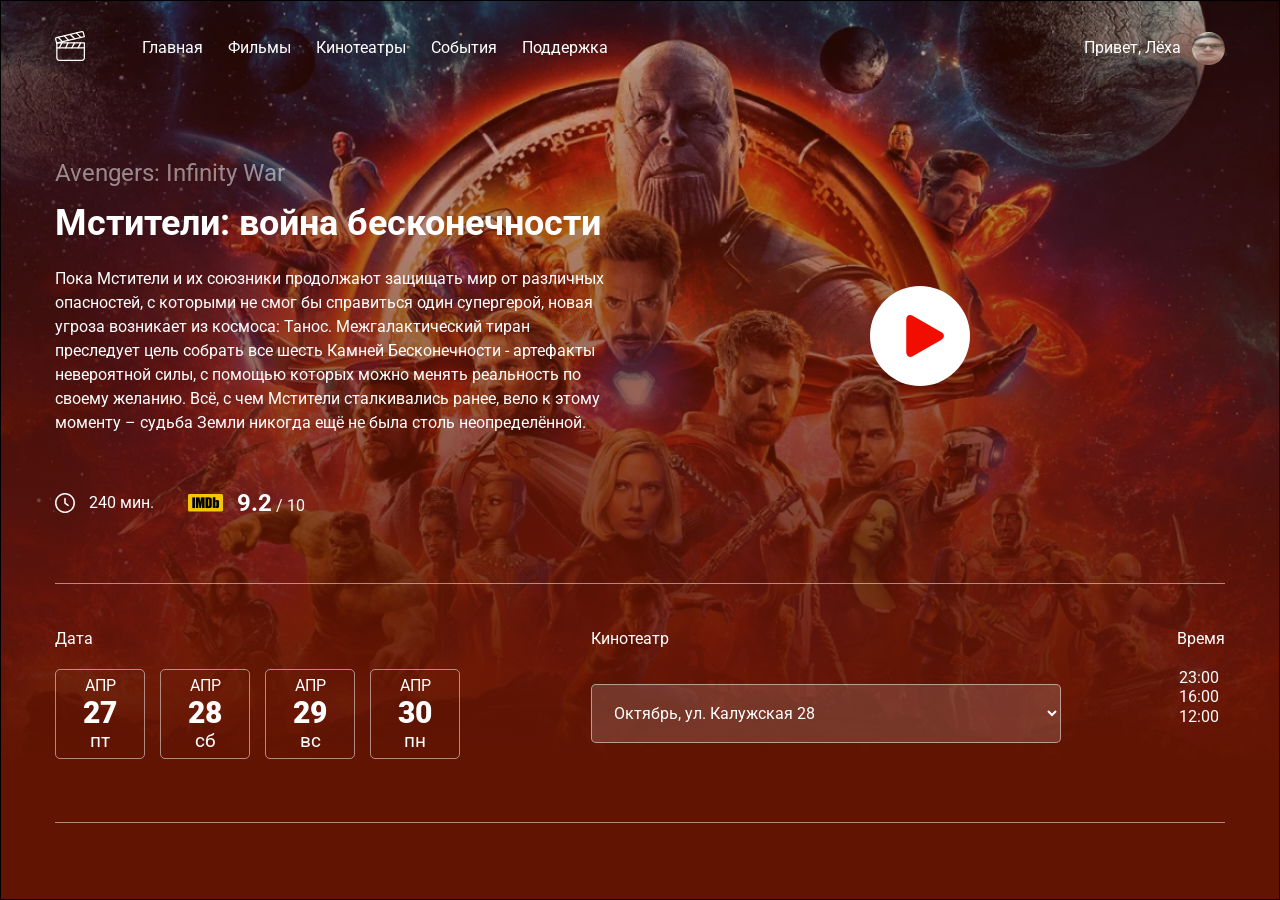
==== кинотеатр/index.html @ 6d5ad62f "2 из 4 видео" ====
<!DOCTYPE html>
<html lang="ru">
<head>
    <meta charset="UTF-8">
    <meta name="viewport" content="width=device-width, initial-scale=1.0">
    <title>Online Cinema</title>
    <link rel="preconnect" href="https://fonts.googleapis.com">
    <link rel="preconnect" href="https://fonts.gstatic.com" crossorigin>
    <link href="https://fonts.googleapis.com/css2?family=Roboto:wght@400;700&display=swap" rel="stylesheet">
    <link rel="stylesheet" href="css/style.css">
    <link rel="stylesheet" href="css/normalize.css">
</head>
<body>
    <header class="header">
        <div class="navbar container">
            <a href="/"><img src="img/logo.svg" alt="Logo"></a>
            <nav class="nav">
                <ul class="menu">
                    <li class="menu-item">
                        <a href="#" class="menu-link">Главная</a>
                    </li>
                    <li class="menu-item">
                        <a href="#" class="menu-link">Фильмы</a>
                    </li>
                    <li class="menu-item">
                        <a href="#" class="menu-link">Кинотеатры</a>
                    </li>
                    <li class="menu-item">
                        <a href="#" class="menu-link">События</a>
                    </li>
                    <li class="menu-item">
                        <a href="#" class="menu-link">Поддержка</a>
                    </li>
                </ul>
            </nav>
            <div class="user">
                <span class="">Привет, Лёха</span>
                <img class="avatar" src="img/avatar.jpg" alt="avatar">
            </div>
    </div>
        <!-- /.navbar -->
    <div class="film container">
        <div class="film-info">
            <small class="film-title-small">Avengers: Infinity War</small>
            <h1 class="film-title">Мстители: война бесконечности</h1>
            <p class="film-description">Пока Мстители и их союзники продолжают защищать мир от различных опасностей,
                с которыми не смог бы справиться один супергерой, новая угроза возникает из космоса: Танос.
                Межгалактический тиран преследует цель собрать все шесть Камней Бесконечности - артефакты невероятной силы,
                с помощью которых можно менять реальность по своему желанию. Всё, с чем Мстители сталкивались ранее, вело к
                этому моменту – судьба Земли никогда ещё не была столь неопределённой.
            </p>
            <div class="film-details">
                <div class="time">
                    <img src="img/clock.svg" alt="clock" class="time-icon">
                    <span class="time-counter">240 мин.</span>
                </div>
                <div class="rating">
                    <img src="img/imdb.png" alt="imdb logo" class="rating-icon">
                    <span class="rating-counter">
                        <strong class="rating-strong">9.2</strong> / 10
                    </span>
                </div>
            </div>
            <!-- /.film-details -->
        </div>
        <!-- /.film-info -->
        <a href="#" class="film-trailer"><svg width="100" height="100" viewBox="0 0 100 100" fill="none" xmlns="http://www.w3.org/2000/svg">
            <circle cx="50" cy="50" r="50" fill="white"/>
            <g clip-path="url(#clip0_0_1)">
            <path d="M43.0758 30.0033C39.3071 27.8416 36.2518 29.6125 36.2518 33.9556V66.0059C36.2518 70.3533 39.3071 72.1219 43.0758 69.9623L71.0893 53.8967C74.8592 51.7342 74.8592 48.2306 71.0893 46.0686L43.0758 30.0033Z" fill="#F20D01"/>
            </g>
            <defs>
            <clipPath id="clip0_0_1">
            <rect width="41.8013" height="41.8013" fill="white" transform="translate(34.1837 29.0816)"/>
            </clipPath>
            </defs>
            </svg>
            </a>
    </div>
    <!-- /.film -->
    <div class="session container">
        <div class="session-date">
            <span class="session-label">Дата</span>
            <div class="session-date-block">
            <div class="session-date-item">
                <span class="session-month">АПР</span>
                <span class="session-day">27</span>
                <span class="session-week">пт</span>
            </div>
            <div class="session-date-item">
                <span class="session-month">АПР</span>
                <span class="session-day">28</span>
                <span class="session-week">сб</span>
            </div>
            <div class="session-date-item">
                <span class="session-month">АПР</span>
                <span class="session-day">29</span>
                <span class="session-week">вс</span>
            </div>
            <div class="session-date-item">
                <span class="session-month">АПР</span>
                <span class="session-day">30</span>
                <span class="session-week">пн</span>
            </div>
        </div>
        </div>
        <!-- /.session-date -->
        <div class="session-cinema">
            <span class="session-label">Кинотеатр</span>
            <select class="select select-cinema" name="cinema">
                <option value="Октябрь, ул. Калужская 28">Октябрь, ул. Калужская 28</option>
                <option value="Рубин, ул. Древнево 62">Рубин, ул. Древнево 62</option>
                <option value="Экран, ул. Закамская 30">Экран, ул. Закамская 30</option>
            </select>
        </div>
        <!-- /.session-cinema -->
        <div class="session-time">
            <span class="session-label">Время</span>
                <option value="23:00">23:00</option>
                <option value="16:00">16:00</option>
                <option value="12:00">12:00</option>
        </div>
        <!-- /.session-time -->
    </div>
    <!-- /.session -->
    </header>
</body>
</html>
---- кинотеатр/css/style.css ----
*{  
    box-sizing: border-box;
}
body{
    background-color: #621402;
    font-family: 'Roboto', sans-serif;
    color: white;
}
.header{
    min-height: 100vh;border: 1px solid #000;
    background: linear-gradient(180deg, rgba(98, 20, 2, 0.31) 0%, #621402 85.62%), url(../img/bg.jpg) no-repeat center top / cover;
}
.navbar{
    display: flex;
    align-items: center;
    padding-top: 30px;
    padding-bottom: 30px;
}
.user{
    margin-left: auto;
    color: white;
    display: flex;
    align-items: center;
}
.container{
    max-width: 1170px;
    margin: auto;
}
.menu{
    list-style-type: none;
    display: flex;
    margin: 0;
    margin-left: 17px;
}
.menu-item{
    margin-right: 25px;
}
.menu-link{
    color: white;
    text-decoration: none;
}
.avatar{
    width: 33px;
    height: 33px;
    border-radius: 50%;
    margin-left: 11px;
}
.film{
    color: white;
    margin-top: 60px;
    display: flex;
    align-items: center;
}
.film-title-small{
    opacity: 0.5;
    font-size: 24px;
    line-height: 150%;
}
.film-title{
    font-size: 36px;
    line-height: 42px;
    margin-top: 11px;
    margin-bottom: 23px;
}
.film-description{
    font-size: 16px;
    line-height: 150%;
    max-width: 560px;
}
.film-trailer{
    margin: auto;
}
.film-details{
    margin-top: 50px;
    display: flex;
    align-items: center;
}
.time{
    display: flex;
    align-items: center;
}
.time-icon{
    margin-right: 14px;
}
.rating-strong{
    font-size: 24px;
    line-height: 150%;
}
.rating{
    display: flex;
    align-items: center;
    margin-left: 34px;
}
.rating-icon{
    margin-right: 14px;
}
.session{
    margin-top: 62px;
    padding-top: 46px;
    padding-bottom: 63px;
    border-top: 1px solid rgba(255, 255, 255, 0.50);
    border-bottom: 1px solid rgba(255, 255, 255, 0.50);
    display: flex;
    justify-content: space-between;
    align-items: flex-start;
}
.session-date-block{
    display: flex;
}
.session-date-item{
    cursor: pointer;
    display: flex;
    flex-direction: column;
    border-radius: 5px;
    border: 1px solid rgba(255, 255, 255, 0.50);
    text-align: center;
    width: 90px;
    height: 90px;
    align-items: center;
    justify-content: center;
    margin-right: 15px;
    transition: background-color 0.2s;
}
.session-label{
    margin-bottom: 20px;
    display: block;
}
.session-month{
    font-size: 16px;
    line-height: 19px;
}
.session-day{
    font-weight: 900;
    font-size: 30px;
    line-height: 35px;
}
.session-week{
    font-size: 19px;
    line-height: 22px;
}
.session-date-item:hover{
    background-color: #fe8e05;
    color: #621402;
}
.select{
    border-radius: 5px;
    border: 1px solid rgba(255, 255, 255, 0.50);
    background: rgba(255, 255, 255, 0.15);
    color: #fff;
    padding: 18px;
    cursor: pointer;
    margin-top: 15px;
}
.select-cinema{
    min-width: 470px;   
}
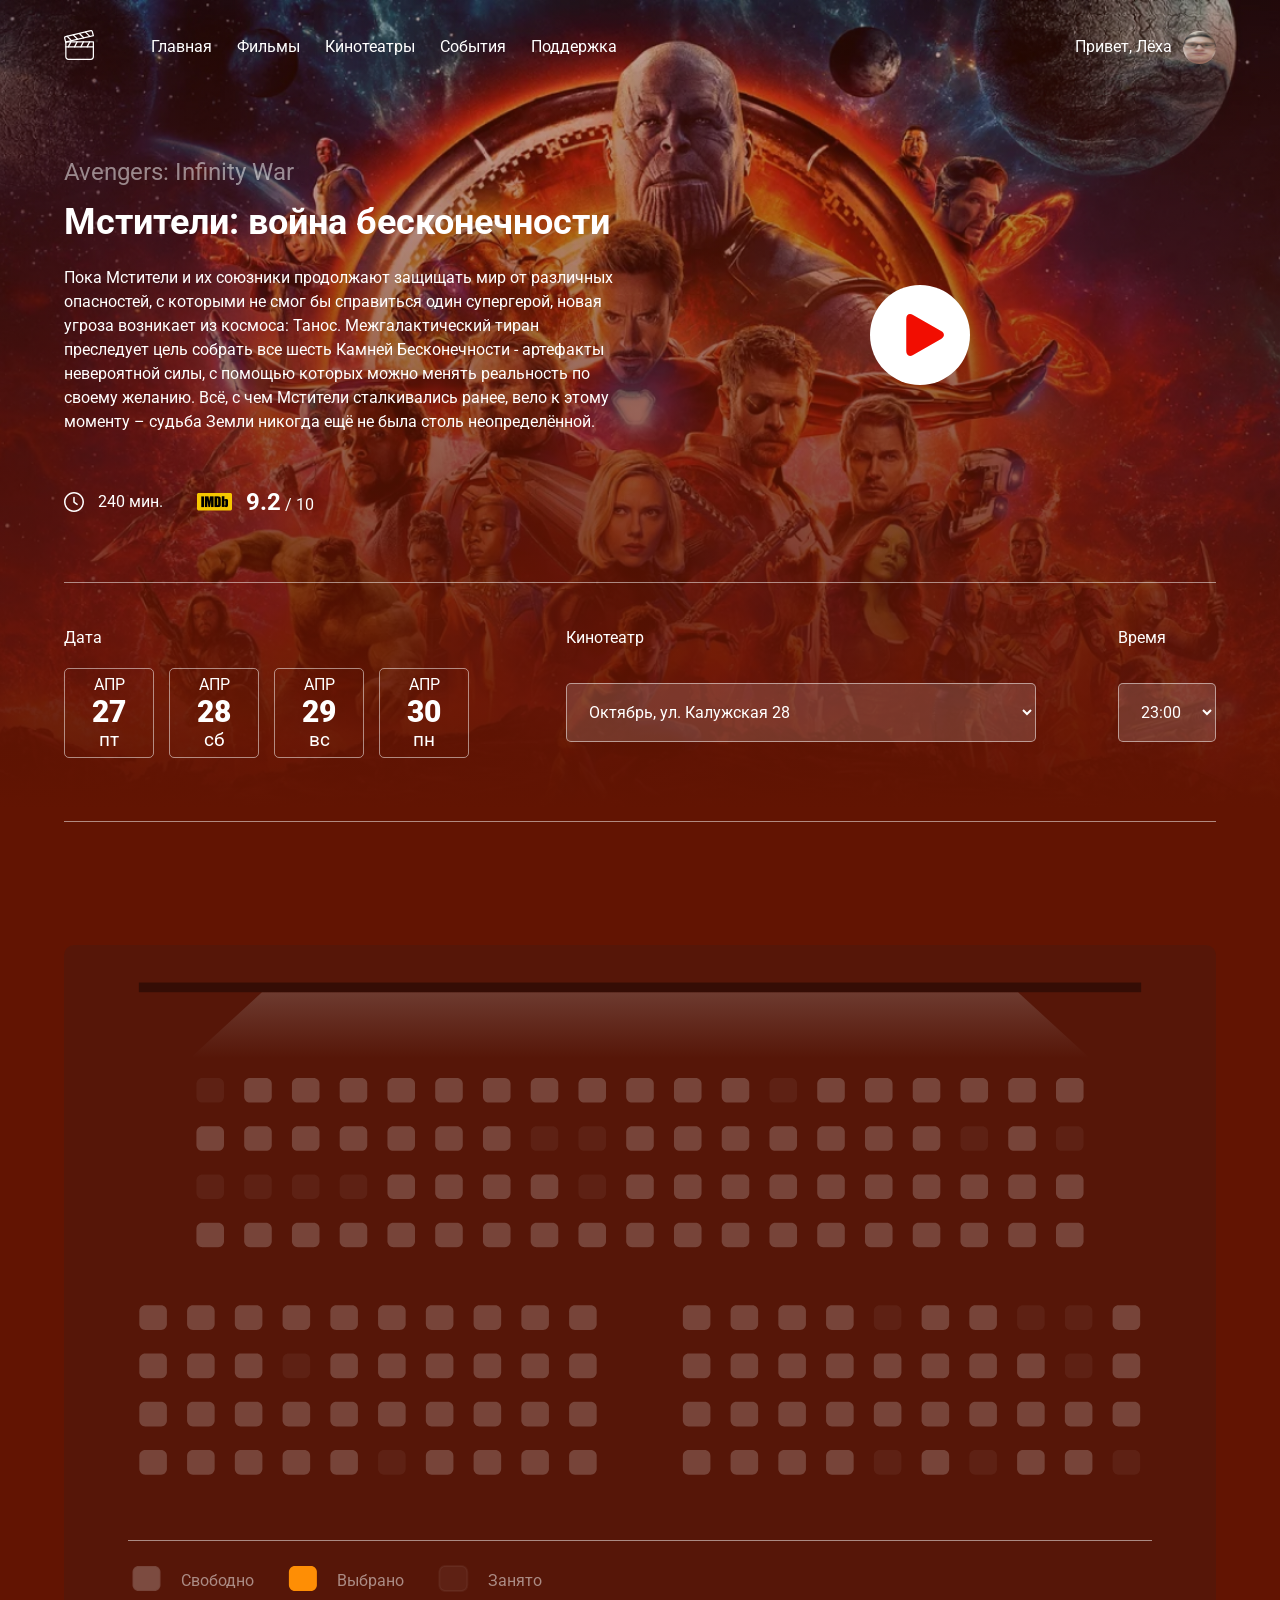
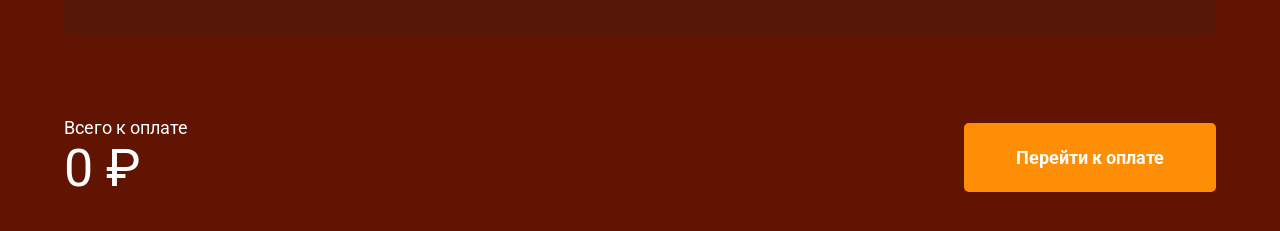
==== commit 854ab019: "4 из 4 видео" ====
--- a/кинотеатр/index.html
+++ b/кинотеатр/index.html
@@ -1,128 +1,772 @@
 <!DOCTYPE html>
 <html lang="ru">
-<head>
-    <meta charset="UTF-8">
-    <meta name="viewport" content="width=device-width, initial-scale=1.0">
+  <head>
+    <meta charset="UTF-8" />
+    <meta name="viewport" content="width=device-width, initial-scale=1.0" />
     <title>Online Cinema</title>
-    <link rel="preconnect" href="https://fonts.googleapis.com">
-    <link rel="preconnect" href="https://fonts.gstatic.com" crossorigin>
-    <link href="https://fonts.googleapis.com/css2?family=Roboto:wght@400;700&display=swap" rel="stylesheet">
-    <link rel="stylesheet" href="css/style.css">
-    <link rel="stylesheet" href="css/normalize.css">
-</head>
-<body>
+    <link rel="preconnect" href="https://fonts.googleapis.com" />
+    <link rel="preconnect" href="https://fonts.gstatic.com" crossorigin />
+    <link
+      href="https://fonts.googleapis.com/css2?family=Roboto:wght@400;700&display=swap"
+      rel="stylesheet"
+    />
+    <link rel="stylesheet" href="css/style.css" />
+    <link rel="stylesheet" href="css/normalize.css" />
+    <link
+      rel="stylesheet"
+      href="https://cdn.jsdelivr.net/npm/@fancyapps/ui@5.0/dist/fancybox/fancybox.css"
+    />
+  </head>
+  <body>
     <header class="header">
-        <div class="navbar container">
-            <a href="/"><img src="img/logo.svg" alt="Logo"></a>
-            <nav class="nav">
-                <ul class="menu">
-                    <li class="menu-item">
-                        <a href="#" class="menu-link">Главная</a>
-                    </li>
-                    <li class="menu-item">
-                        <a href="#" class="menu-link">Фильмы</a>
-                    </li>
-                    <li class="menu-item">
-                        <a href="#" class="menu-link">Кинотеатры</a>
-                    </li>
-                    <li class="menu-item">
-                        <a href="#" class="menu-link">События</a>
-                    </li>
-                    <li class="menu-item">
-                        <a href="#" class="menu-link">Поддержка</a>
-                    </li>
-                </ul>
-            </nav>
-            <div class="user">
-                <span class="">Привет, Лёха</span>
-                <img class="avatar" src="img/avatar.jpg" alt="avatar">
+      <div class="navbar container">
+        <a href="/"><img src="img/logo.svg" alt="Logo" /></a>
+        <nav class="nav">
+          <button class="m-menu">
+            <svg
+              width="15"
+              height="10"
+              viewBox="0 0 15 10"
+              fill="none"
+              xmlns="http://www.w3.org/2000/svg"
+            >
+              <path d="M0 1H15" stroke="white" />
+              <path d="M0 5H15" stroke="white" />
+              <path d="M0 9H15" stroke="white" />
+            </svg>
+          </button>
+          <ul class="menu">
+            <li class="menu-item">
+              <a href="#" class="menu-link">Главная</a>
+            </li>
+            <li class="menu-item">
+              <a href="#" class="menu-link">Фильмы</a>
+            </li>
+            <li class="menu-item">
+              <a href="#" class="menu-link">Кинотеатры</a>
+            </li>
+            <li class="menu-item">
+              <a href="#" class="menu-link">События</a>
+            </li>
+            <li class="menu-item">
+              <a href="#" class="menu-link">Поддержка</a>
+            </li>
+          </ul>
+        </nav>
+        <div class="user">
+          <span class="">Привет, Лёха</span>
+          <img class="avatar" src="img/avatar.jpg" alt="avatar" />
+        </div>
+      </div>
+      <!-- /.navbar -->
+      <div class="film container">
+        <div class="film-info">
+          <small class="film-title-small">Avengers: Infinity War</small>
+          <h1 class="film-title">Мстители: война бесконечности</h1>
+          <p class="film-description">
+            Пока Мстители и их союзники продолжают защищать мир от различных
+            опасностей, с которыми не смог бы справиться один супергерой, новая
+            угроза возникает из космоса: Танос. Межгалактический тиран
+            преследует цель собрать все шесть Камней Бесконечности - артефакты
+            невероятной силы, с помощью которых можно менять реальность по
+            своему желанию. Всё, с чем Мстители сталкивались ранее, вело к этому
+            моменту – судьба Земли никогда ещё не была столь неопределённой.
+          </p>
+          <div class="film-details">
+            <div class="time">
+              <img src="img/clock.svg" alt="clock" class="time-icon" />
+              <span class="time-counter">240 мин.</span>
             </div>
-    </div>
-        <!-- /.navbar -->
-    <div class="film container">
-        <div class="film-info">
-            <small class="film-title-small">Avengers: Infinity War</small>
-            <h1 class="film-title">Мстители: война бесконечности</h1>
-            <p class="film-description">Пока Мстители и их союзники продолжают защищать мир от различных опасностей,
-                с которыми не смог бы справиться один супергерой, новая угроза возникает из космоса: Танос.
-                Межгалактический тиран преследует цель собрать все шесть Камней Бесконечности - артефакты невероятной силы,
-                с помощью которых можно менять реальность по своему желанию. Всё, с чем Мстители сталкивались ранее, вело к
-                этому моменту – судьба Земли никогда ещё не была столь неопределённой.
-            </p>
-            <div class="film-details">
-                <div class="time">
-                    <img src="img/clock.svg" alt="clock" class="time-icon">
-                    <span class="time-counter">240 мин.</span>
-                </div>
-                <div class="rating">
-                    <img src="img/imdb.png" alt="imdb logo" class="rating-icon">
-                    <span class="rating-counter">
-                        <strong class="rating-strong">9.2</strong> / 10
-                    </span>
-                </div>
+            <div class="rating">
+              <img src="img/imdb.png" alt="imdb logo" class="rating-icon" />
+              <span class="rating-counter">
+                <strong class="rating-strong">9.2</strong> / 10
+              </span>
             </div>
-            <!-- /.film-details -->
+          </div>
+          <!-- /.film-details -->
         </div>
         <!-- /.film-info -->
-        <a href="#" class="film-trailer"><svg width="100" height="100" viewBox="0 0 100 100" fill="none" xmlns="http://www.w3.org/2000/svg">
-            <circle cx="50" cy="50" r="50" fill="white"/>
+        <a
+          data-fancybox="video-gallery"
+          data-src="https://www.youtube.com/watch?v=difFb7f0i3M&ab_channel=BESTMOVIES"
+          href="#"
+          class="film-trailer"
+          ><svg
+            width="100"
+            height="100"
+            viewBox="0 0 100 100"
+            fill="none"
+            xmlns="http://www.w3.org/2000/svg"
+          >
+            <circle cx="50" cy="50" r="50" fill="white" />
             <g clip-path="url(#clip0_0_1)">
-            <path d="M43.0758 30.0033C39.3071 27.8416 36.2518 29.6125 36.2518 33.9556V66.0059C36.2518 70.3533 39.3071 72.1219 43.0758 69.9623L71.0893 53.8967C74.8592 51.7342 74.8592 48.2306 71.0893 46.0686L43.0758 30.0033Z" fill="#F20D01"/>
+              <path
+                d="M43.0758 30.0033C39.3071 27.8416 36.2518 29.6125 36.2518 33.9556V66.0059C36.2518 70.3533 39.3071 72.1219 43.0758 69.9623L71.0893 53.8967C74.8592 51.7342 74.8592 48.2306 71.0893 46.0686L43.0758 30.0033Z"
+                fill="#F20D01"
+              />
             </g>
             <defs>
-            <clipPath id="clip0_0_1">
-            <rect width="41.8013" height="41.8013" fill="white" transform="translate(34.1837 29.0816)"/>
-            </clipPath>
+              <clipPath id="clip0_0_1">
+                <rect
+                  width="41.8013"
+                  height="41.8013"
+                  fill="white"
+                  transform="translate(34.1837 29.0816)"
+                />
+              </clipPath>
             </defs>
-            </svg>
-            </a>
-    </div>
-    <!-- /.film -->
-    <div class="session container">
+          </svg>
+        </a>
+      </div>
+      <!-- /.film -->
+      <div class="session container">
         <div class="session-date">
-            <span class="session-label">Дата</span>
-            <div class="session-date-block">
+          <span class="session-label">Дата</span>
+          <div class="session-date-block">
             <div class="session-date-item">
-                <span class="session-month">АПР</span>
-                <span class="session-day">27</span>
-                <span class="session-week">пт</span>
+              <span class="session-month">АПР</span>
+              <span class="session-day">27</span>
+              <span class="session-week">пт</span>
             </div>
             <div class="session-date-item">
-                <span class="session-month">АПР</span>
-                <span class="session-day">28</span>
-                <span class="session-week">сб</span>
+              <span class="session-month">АПР</span>
+              <span class="session-day">28</span>
+              <span class="session-week">сб</span>
             </div>
             <div class="session-date-item">
-                <span class="session-month">АПР</span>
-                <span class="session-day">29</span>
-                <span class="session-week">вс</span>
+              <span class="session-month">АПР</span>
+              <span class="session-day">29</span>
+              <span class="session-week">вс</span>
             </div>
             <div class="session-date-item">
-                <span class="session-month">АПР</span>
-                <span class="session-day">30</span>
-                <span class="session-week">пн</span>
+              <span class="session-month">АПР</span>
+              <span class="session-day">30</span>
+              <span class="session-week">пн</span>
             </div>
-        </div>
+          </div>
         </div>
         <!-- /.session-date -->
         <div class="session-cinema">
-            <span class="session-label">Кинотеатр</span>
-            <select class="select select-cinema" name="cinema">
-                <option value="Октябрь, ул. Калужская 28">Октябрь, ул. Калужская 28</option>
-                <option value="Рубин, ул. Древнево 62">Рубин, ул. Древнево 62</option>
-                <option value="Экран, ул. Закамская 30">Экран, ул. Закамская 30</option>
-            </select>
+          <span class="session-label">Кинотеатр</span>
+          <select class="select select-cinema" name="cinema">
+            <option class="select-option" value="Октябрь, ул. Калужская 28">
+              Октябрь, ул. Калужская 28
+            </option>
+            <option class="select-option" value="Рубин, ул. Древнево 62">
+              Рубин, ул. Древнево 62
+            </option>
+            <option class="select-option" value="Экран, ул. Закамская 30">
+              Экран, ул. Закамская 30
+            </option>
+          </select>
         </div>
         <!-- /.session-cinema -->
         <div class="session-time">
-            <span class="session-label">Время</span>
-                <option value="23:00">23:00</option>
-                <option value="16:00">16:00</option>
-                <option value="12:00">12:00</option>
+          <span class="session-label">Время</span>
+          <select name="cinema" class="select">
+            <option class="select-option" value="23:00">23:00</option>
+            <option class="select-option" value="16:00">16:00</option>
+            <option class="select-option" value="12:00">12:00</option>
+          </select>
         </div>
         <!-- /.session-time -->
+      </div>
+      <!-- /.session -->
+    </header>
+    <div class="scheme container">
+      <svg
+        class="scheme-svg"
+        viewBox="0 0 1170 600"
+        fill="none"
+        xmlns="http://www.w3.org/2000/svg"
+      >
+        <path
+          class="light"
+          d="M128 115L201.04 48H968.96L1042 115H128Z"
+          fill="url(#paint0_linear_13_374)"
+        />
+        <line
+          x1="76"
+          y1="43"
+          x2="1094"
+          y2="43"
+          stroke="black"
+          stroke-opacity="0.39"
+          stroke-width="10"
+        />
+        <path
+          class="booked"
+          d="M140.5 135C137.186 135 134.5 137.686 134.5 141V154C134.5 157.314 137.186 160 140.5 160H156.5C159.814 160 162.5 157.314 162.5 154V141C162.5 137.686 159.814 135 156.5 135H140.5Z"
+        />
+        <path
+          d="M189 135C185.686 135 183 137.686 183 141V154C183 157.314 185.686 160 189 160H205C208.314 160 211 157.314 211 154V141C211 137.686 208.314 135 205 135H189Z"
+        />
+        <path
+          d="M237.5 135C234.186 135 231.5 137.686 231.5 141V154C231.5 157.314 234.186 160 237.5 160H253.5C256.814 160 259.5 157.314 259.5 154V141C259.5 137.686 256.814 135 253.5 135H237.5Z"
+        />
+        <path
+          d="M286 135C282.686 135 280 137.686 280 141V154C280 157.314 282.686 160 286 160H302C305.314 160 308 157.314 308 154V141C308 137.686 305.314 135 302 135H286Z"
+        />
+        <path
+          d="M334.5 135C331.186 135 328.5 137.686 328.5 141V154C328.5 157.314 331.186 160 334.5 160H350.5C353.814 160 356.5 157.314 356.5 154V141C356.5 137.686 353.814 135 350.5 135H334.5Z"
+        />
+        <path
+          d="M383 135C379.686 135 377 137.686 377 141V154C377 157.314 379.686 160 383 160H399C402.314 160 405 157.314 405 154V141C405 137.686 402.314 135 399 135H383Z"
+        />
+        <path
+          d="M431.5 135C428.186 135 425.5 137.686 425.5 141V154C425.5 157.314 428.186 160 431.5 160H447.5C450.814 160 453.5 157.314 453.5 154V141C453.5 137.686 450.814 135 447.5 135H431.5Z"
+        />
+        <path
+          d="M480 135C476.686 135 474 137.686 474 141V154C474 157.314 476.686 160 480 160H496C499.314 160 502 157.314 502 154V141C502 137.686 499.314 135 496 135H480Z"
+        />
+        <path
+          d="M528.5 135C525.186 135 522.5 137.686 522.5 141V154C522.5 157.314 525.186 160 528.5 160H544.5C547.814 160 550.5 157.314 550.5 154V141C550.5 137.686 547.814 135 544.5 135H528.5Z"
+        />
+        <path
+          d="M577 135C573.686 135 571 137.686 571 141V154C571 157.314 573.686 160 577 160H593C596.314 160 599 157.314 599 154V141C599 137.686 596.314 135 593 135H577Z"
+        />
+        <path
+          d="M625.5 135C622.186 135 619.5 137.686 619.5 141V154C619.5 157.314 622.186 160 625.5 160H641.5C644.814 160 647.5 157.314 647.5 154V141C647.5 137.686 644.814 135 641.5 135H625.5Z"
+        />
+        <path
+          d="M674 135C670.686 135 668 137.686 668 141V154C668 157.314 670.686 160 674 160H690C693.314 160 696 157.314 696 154V141C696 137.686 693.314 135 690 135H674Z"
+        />
+        <path
+          class="booked"
+          d="M722.5 135C719.186 135 716.5 137.686 716.5 141V154C716.5 157.314 719.186 160 722.5 160H738.5C741.814 160 744.5 157.314 744.5 154V141C744.5 137.686 741.814 135 738.5 135H722.5Z"
+        />
+        <path
+          d="M771 135C767.686 135 765 137.686 765 141V154C765 157.314 767.686 160 771 160H787C790.314 160 793 157.314 793 154V141C793 137.686 790.314 135 787 135H771Z"
+        />
+        <path
+          d="M819.5 135C816.186 135 813.5 137.686 813.5 141V154C813.5 157.314 816.186 160 819.5 160H835.5C838.814 160 841.5 157.314 841.5 154V141C841.5 137.686 838.814 135 835.5 135H819.5Z"
+        />
+        <path
+          d="M868 135C864.686 135 862 137.686 862 141V154C862 157.314 864.686 160 868 160H884C887.314 160 890 157.314 890 154V141C890 137.686 887.314 135 884 135H868Z"
+        />
+        <path
+          d="M916.5 135C913.186 135 910.5 137.686 910.5 141V154C910.5 157.314 913.186 160 916.5 160H932.5C935.814 160 938.5 157.314 938.5 154V141C938.5 137.686 935.814 135 932.5 135H916.5Z"
+        />
+        <path
+          d="M965 135C961.686 135 959 137.686 959 141V154C959 157.314 961.686 160 965 160H981C984.314 160 987 157.314 987 154V141C987 137.686 984.314 135 981 135H965Z"
+        />
+        <path
+          d="M1013.5 135C1010.19 135 1007.5 137.686 1007.5 141V154C1007.5 157.314 1010.19 160 1013.5 160H1029.5C1032.81 160 1035.5 157.314 1035.5 154V141C1035.5 137.686 1032.81 135 1029.5 135H1013.5Z"
+        />
+        <path
+          d="M140.5 184C137.186 184 134.5 186.686 134.5 190V203C134.5 206.314 137.186 209 140.5 209H156.5C159.814 209 162.5 206.314 162.5 203V190C162.5 186.686 159.814 184 156.5 184H140.5Z"
+        />
+        <path
+          d="M189 184C185.686 184 183 186.686 183 190V203C183 206.314 185.686 209 189 209H205C208.314 209 211 206.314 211 203V190C211 186.686 208.314 184 205 184H189Z"
+        />
+        <path
+          d="M237.5 184C234.186 184 231.5 186.686 231.5 190V203C231.5 206.314 234.186 209 237.5 209H253.5C256.814 209 259.5 206.314 259.5 203V190C259.5 186.686 256.814 184 253.5 184H237.5Z"
+        />
+        <path
+          d="M286 184C282.686 184 280 186.686 280 190V203C280 206.314 282.686 209 286 209H302C305.314 209 308 206.314 308 203V190C308 186.686 305.314 184 302 184H286Z"
+        />
+        <path
+          d="M334.5 184C331.186 184 328.5 186.686 328.5 190V203C328.5 206.314 331.186 209 334.5 209H350.5C353.814 209 356.5 206.314 356.5 203V190C356.5 186.686 353.814 184 350.5 184H334.5Z"
+        />
+        <path
+          d="M383 184C379.686 184 377 186.686 377 190V203C377 206.314 379.686 209 383 209H399C402.314 209 405 206.314 405 203V190C405 186.686 402.314 184 399 184H383Z"
+        />
+        <path
+          d="M431.5 184C428.186 184 425.5 186.686 425.5 190V203C425.5 206.314 428.186 209 431.5 209H447.5C450.814 209 453.5 206.314 453.5 203V190C453.5 186.686 450.814 184 447.5 184H431.5Z"
+        />
+        <path
+          class="booked"
+          d="M480 184C476.686 184 474 186.686 474 190V203C474 206.314 476.686 209 480 209H496C499.314 209 502 206.314 502 203V190C502 186.686 499.314 184 496 184H480Z"
+        />
+        <path
+          class="booked"
+          d="M528.5 184C525.186 184 522.5 186.686 522.5 190V203C522.5 206.314 525.186 209 528.5 209H544.5C547.814 209 550.5 206.314 550.5 203V190C550.5 186.686 547.814 184 544.5 184H528.5Z"
+        />
+        <path
+          d="M577 184C573.686 184 571 186.686 571 190V203C571 206.314 573.686 209 577 209H593C596.314 209 599 206.314 599 203V190C599 186.686 596.314 184 593 184H577Z"
+        />
+        <path
+          d="M625.5 184C622.186 184 619.5 186.686 619.5 190V203C619.5 206.314 622.186 209 625.5 209H641.5C644.814 209 647.5 206.314 647.5 203V190C647.5 186.686 644.814 184 641.5 184H625.5Z"
+        />
+        <path
+          d="M674 184C670.686 184 668 186.686 668 190V203C668 206.314 670.686 209 674 209H690C693.314 209 696 206.314 696 203V190C696 186.686 693.314 184 690 184H674Z"
+        />
+        <path
+          d="M722.5 184C719.186 184 716.5 186.686 716.5 190V203C716.5 206.314 719.186 209 722.5 209H738.5C741.814 209 744.5 206.314 744.5 203V190C744.5 186.686 741.814 184 738.5 184H722.5Z"
+        />
+        <path
+          d="M771 184C767.686 184 765 186.686 765 190V203C765 206.314 767.686 209 771 209H787C790.314 209 793 206.314 793 203V190C793 186.686 790.314 184 787 184H771Z"
+        />
+        <path
+          d="M819.5 184C816.186 184 813.5 186.686 813.5 190V203C813.5 206.314 816.186 209 819.5 209H835.5C838.814 209 841.5 206.314 841.5 203V190C841.5 186.686 838.814 184 835.5 184H819.5Z"
+        />
+        <path
+          d="M868 184C864.686 184 862 186.686 862 190V203C862 206.314 864.686 209 868 209H884C887.314 209 890 206.314 890 203V190C890 186.686 887.314 184 884 184H868Z"
+        />
+        <path
+          class="booked"
+          d="M916.5 184C913.186 184 910.5 186.686 910.5 190V203C910.5 206.314 913.186 209 916.5 209H932.5C935.814 209 938.5 206.314 938.5 203V190C938.5 186.686 935.814 184 932.5 184H916.5Z"
+        />
+        <path
+          d="M965 184C961.686 184 959 186.686 959 190V203C959 206.314 961.686 209 965 209H981C984.314 209 987 206.314 987 203V190C987 186.686 984.314 184 981 184H965Z"
+        />
+        <path
+          class="booked"
+          d="M1013.5 184C1010.19 184 1007.5 186.686 1007.5 190V203C1007.5 206.314 1010.19 209 1013.5 209H1029.5C1032.81 209 1035.5 206.314 1035.5 203V190C1035.5 186.686 1032.81 184 1029.5 184H1013.5Z"
+        />
+        <path
+          class="booked"
+          d="M140.5 233C137.186 233 134.5 235.686 134.5 239V252C134.5 255.314 137.186 258 140.5 258H156.5C159.814 258 162.5 255.314 162.5 252V239C162.5 235.686 159.814 233 156.5 233H140.5Z"
+        />
+        <path
+          class="booked"
+          d="M189 233C185.686 233 183 235.686 183 239V252C183 255.314 185.686 258 189 258H205C208.314 258 211 255.314 211 252V239C211 235.686 208.314 233 205 233H189Z"
+        />
+        <path
+          class="booked"
+          d="M237.5 233C234.186 233 231.5 235.686 231.5 239V252C231.5 255.314 234.186 258 237.5 258H253.5C256.814 258 259.5 255.314 259.5 252V239C259.5 235.686 256.814 233 253.5 233H237.5Z"
+        />
+        <path
+          class="booked"
+          d="M286 233C282.686 233 280 235.686 280 239V252C280 255.314 282.686 258 286 258H302C305.314 258 308 255.314 308 252V239C308 235.686 305.314 233 302 233H286Z"
+        />
+        <path
+          d="M334.5 233C331.186 233 328.5 235.686 328.5 239V252C328.5 255.314 331.186 258 334.5 258H350.5C353.814 258 356.5 255.314 356.5 252V239C356.5 235.686 353.814 233 350.5 233H334.5Z"
+        />
+        <path
+          d="M383 233C379.686 233 377 235.686 377 239V252C377 255.314 379.686 258 383 258H399C402.314 258 405 255.314 405 252V239C405 235.686 402.314 233 399 233H383Z"
+        />
+        <path
+          d="M431.5 233C428.186 233 425.5 235.686 425.5 239V252C425.5 255.314 428.186 258 431.5 258H447.5C450.814 258 453.5 255.314 453.5 252V239C453.5 235.686 450.814 233 447.5 233H431.5Z"
+        />
+        <path
+          d="M480 233C476.686 233 474 235.686 474 239V252C474 255.314 476.686 258 480 258H496C499.314 258 502 255.314 502 252V239C502 235.686 499.314 233 496 233H480Z"
+        />
+        <path
+          class="booked"
+          d="M528.5 233C525.186 233 522.5 235.686 522.5 239V252C522.5 255.314 525.186 258 528.5 258H544.5C547.814 258 550.5 255.314 550.5 252V239C550.5 235.686 547.814 233 544.5 233H528.5Z"
+        />
+        <path
+          d="M577 233C573.686 233 571 235.686 571 239V252C571 255.314 573.686 258 577 258H593C596.314 258 599 255.314 599 252V239C599 235.686 596.314 233 593 233H577Z"
+        />
+        <path
+          d="M625.5 233C622.186 233 619.5 235.686 619.5 239V252C619.5 255.314 622.186 258 625.5 258H641.5C644.814 258 647.5 255.314 647.5 252V239C647.5 235.686 644.814 233 641.5 233H625.5Z"
+        />
+        <path
+          d="M674 233C670.686 233 668 235.686 668 239V252C668 255.314 670.686 258 674 258H690C693.314 258 696 255.314 696 252V239C696 235.686 693.314 233 690 233H674Z"
+        />
+        <path
+          d="M722.5 233C719.186 233 716.5 235.686 716.5 239V252C716.5 255.314 719.186 258 722.5 258H738.5C741.814 258 744.5 255.314 744.5 252V239C744.5 235.686 741.814 233 738.5 233H722.5Z"
+        />
+        <path
+          d="M771 233C767.686 233 765 235.686 765 239V252C765 255.314 767.686 258 771 258H787C790.314 258 793 255.314 793 252V239C793 235.686 790.314 233 787 233H771Z"
+        />
+        <path
+          d="M819.5 233C816.186 233 813.5 235.686 813.5 239V252C813.5 255.314 816.186 258 819.5 258H835.5C838.814 258 841.5 255.314 841.5 252V239C841.5 235.686 838.814 233 835.5 233H819.5Z"
+        />
+        <path
+          d="M868 233C864.686 233 862 235.686 862 239V252C862 255.314 864.686 258 868 258H884C887.314 258 890 255.314 890 252V239C890 235.686 887.314 233 884 233H868Z"
+        />
+        <path
+          d="M916.5 233C913.186 233 910.5 235.686 910.5 239V252C910.5 255.314 913.186 258 916.5 258H932.5C935.814 258 938.5 255.314 938.5 252V239C938.5 235.686 935.814 233 932.5 233H916.5Z"
+        />
+        <path
+          d="M965 233C961.686 233 959 235.686 959 239V252C959 255.314 961.686 258 965 258H981C984.314 258 987 255.314 987 252V239C987 235.686 984.314 233 981 233H965Z"
+        />
+        <path
+          d="M1013.5 233C1010.19 233 1007.5 235.686 1007.5 239V252C1007.5 255.314 1010.19 258 1013.5 258H1029.5C1032.81 258 1035.5 255.314 1035.5 252V239C1035.5 235.686 1032.81 233 1029.5 233H1013.5Z"
+        />
+        <path
+          d="M140.5 282C137.186 282 134.5 284.686 134.5 288V301C134.5 304.314 137.186 307 140.5 307H156.5C159.814 307 162.5 304.314 162.5 301V288C162.5 284.686 159.814 282 156.5 282H140.5Z"
+        />
+        <path
+          d="M189 282C185.686 282 183 284.686 183 288V301C183 304.314 185.686 307 189 307H205C208.314 307 211 304.314 211 301V288C211 284.686 208.314 282 205 282H189Z"
+        />
+        <path
+          d="M237.5 282C234.186 282 231.5 284.686 231.5 288V301C231.5 304.314 234.186 307 237.5 307H253.5C256.814 307 259.5 304.314 259.5 301V288C259.5 284.686 256.814 282 253.5 282H237.5Z"
+        />
+        <path
+          d="M286 282C282.686 282 280 284.686 280 288V301C280 304.314 282.686 307 286 307H302C305.314 307 308 304.314 308 301V288C308 284.686 305.314 282 302 282H286Z"
+        />
+        <path
+          d="M334.5 282C331.186 282 328.5 284.686 328.5 288V301C328.5 304.314 331.186 307 334.5 307H350.5C353.814 307 356.5 304.314 356.5 301V288C356.5 284.686 353.814 282 350.5 282H334.5Z"
+        />
+        <path
+          d="M383 282C379.686 282 377 284.686 377 288V301C377 304.314 379.686 307 383 307H399C402.314 307 405 304.314 405 301V288C405 284.686 402.314 282 399 282H383Z"
+        />
+        <path
+          d="M431.5 282C428.186 282 425.5 284.686 425.5 288V301C425.5 304.314 428.186 307 431.5 307H447.5C450.814 307 453.5 304.314 453.5 301V288C453.5 284.686 450.814 282 447.5 282H431.5Z"
+        />
+        <path
+          d="M480 282C476.686 282 474 284.686 474 288V301C474 304.314 476.686 307 480 307H496C499.314 307 502 304.314 502 301V288C502 284.686 499.314 282 496 282H480Z"
+        />
+        <path
+          d="M528.5 282C525.186 282 522.5 284.686 522.5 288V301C522.5 304.314 525.186 307 528.5 307H544.5C547.814 307 550.5 304.314 550.5 301V288C550.5 284.686 547.814 282 544.5 282H528.5Z"
+        />
+        <path
+          d="M577 282C573.686 282 571 284.686 571 288V301C571 304.314 573.686 307 577 307H593C596.314 307 599 304.314 599 301V288C599 284.686 596.314 282 593 282H577Z"
+        />
+        <path
+          d="M625.5 282C622.186 282 619.5 284.686 619.5 288V301C619.5 304.314 622.186 307 625.5 307H641.5C644.814 307 647.5 304.314 647.5 301V288C647.5 284.686 644.814 282 641.5 282H625.5Z"
+        />
+        <path
+          d="M674 282C670.686 282 668 284.686 668 288V301C668 304.314 670.686 307 674 307H690C693.314 307 696 304.314 696 301V288C696 284.686 693.314 282 690 282H674Z"
+        />
+        <path
+          d="M722.5 282C719.186 282 716.5 284.686 716.5 288V301C716.5 304.314 719.186 307 722.5 307H738.5C741.814 307 744.5 304.314 744.5 301V288C744.5 284.686 741.814 282 738.5 282H722.5Z"
+        />
+        <path
+          d="M771 282C767.686 282 765 284.686 765 288V301C765 304.314 767.686 307 771 307H787C790.314 307 793 304.314 793 301V288C793 284.686 790.314 282 787 282H771Z"
+        />
+        <path
+          d="M819.5 282C816.186 282 813.5 284.686 813.5 288V301C813.5 304.314 816.186 307 819.5 307H835.5C838.814 307 841.5 304.314 841.5 301V288C841.5 284.686 838.814 282 835.5 282H819.5Z"
+        />
+        <path
+          d="M868 282C864.686 282 862 284.686 862 288V301C862 304.314 864.686 307 868 307H884C887.314 307 890 304.314 890 301V288C890 284.686 887.314 282 884 282H868Z"
+        />
+        <path
+          d="M916.5 282C913.186 282 910.5 284.686 910.5 288V301C910.5 304.314 913.186 307 916.5 307H932.5C935.814 307 938.5 304.314 938.5 301V288C938.5 284.686 935.814 282 932.5 282H916.5Z"
+        />
+        <path
+          d="M965 282C961.686 282 959 284.686 959 288V301C959 304.314 961.686 307 965 307H981C984.314 307 987 304.314 987 301V288C987 284.686 984.314 282 981 282H965Z"
+        />
+        <path
+          d="M1013.5 282C1010.19 282 1007.5 284.686 1007.5 288V301C1007.5 304.314 1010.19 307 1013.5 307H1029.5C1032.81 307 1035.5 304.314 1035.5 301V288C1035.5 284.686 1032.81 282 1029.5 282H1013.5Z"
+        />
+        <path
+          d="M82.5 366C79.1863 366 76.5 368.686 76.5 372V385C76.5 388.314 79.1863 391 82.5 391H98.5C101.814 391 104.5 388.314 104.5 385V372C104.5 368.686 101.814 366 98.5 366H82.5Z"
+        />
+        <path
+          d="M131 366C127.686 366 125 368.686 125 372V385C125 388.314 127.686 391 131 391H147C150.314 391 153 388.314 153 385V372C153 368.686 150.314 366 147 366H131Z"
+        />
+        <path
+          d="M179.5 366C176.186 366 173.5 368.686 173.5 372V385C173.5 388.314 176.186 391 179.5 391H195.5C198.814 391 201.5 388.314 201.5 385V372C201.5 368.686 198.814 366 195.5 366H179.5Z"
+        />
+        <path
+          d="M228 366C224.686 366 222 368.686 222 372V385C222 388.314 224.686 391 228 391H244C247.314 391 250 388.314 250 385V372C250 368.686 247.314 366 244 366H228Z"
+        />
+        <path
+          d="M276.5 366C273.186 366 270.5 368.686 270.5 372V385C270.5 388.314 273.186 391 276.5 391H292.5C295.814 391 298.5 388.314 298.5 385V372C298.5 368.686 295.814 366 292.5 366H276.5Z"
+        />
+        <path
+          d="M325 366C321.686 366 319 368.686 319 372V385C319 388.314 321.686 391 325 391H341C344.314 391 347 388.314 347 385V372C347 368.686 344.314 366 341 366H325Z"
+        />
+        <path
+          d="M373.5 366C370.186 366 367.5 368.686 367.5 372V385C367.5 388.314 370.186 391 373.5 391H389.5C392.814 391 395.5 388.314 395.5 385V372C395.5 368.686 392.814 366 389.5 366H373.5Z"
+        />
+        <path
+          d="M422 366C418.686 366 416 368.686 416 372V385C416 388.314 418.686 391 422 391H438C441.314 391 444 388.314 444 385V372C444 368.686 441.314 366 438 366H422Z"
+        />
+        <path
+          d="M470.5 366C467.186 366 464.5 368.686 464.5 372V385C464.5 388.314 467.186 391 470.5 391H486.5C489.814 391 492.5 388.314 492.5 385V372C492.5 368.686 489.814 366 486.5 366H470.5Z"
+        />
+        <path
+          d="M519 366C515.686 366 513 368.686 513 372V385C513 388.314 515.686 391 519 391H535C538.314 391 541 388.314 541 385V372C541 368.686 538.314 366 535 366H519Z"
+        />
+        <path
+          d="M82.5 415C79.1863 415 76.5 417.686 76.5 421V434C76.5 437.314 79.1863 440 82.5 440H98.5C101.814 440 104.5 437.314 104.5 434V421C104.5 417.686 101.814 415 98.5 415H82.5Z"
+        />
+        <path
+          d="M131 415C127.686 415 125 417.686 125 421V434C125 437.314 127.686 440 131 440H147C150.314 440 153 437.314 153 434V421C153 417.686 150.314 415 147 415H131Z"
+        />
+        <path
+          d="M179.5 415C176.186 415 173.5 417.686 173.5 421V434C173.5 437.314 176.186 440 179.5 440H195.5C198.814 440 201.5 437.314 201.5 434V421C201.5 417.686 198.814 415 195.5 415H179.5Z"
+        />
+        <path
+          class="booked"
+          d="M228 415C224.686 415 222 417.686 222 421V434C222 437.314 224.686 440 228 440H244C247.314 440 250 437.314 250 434V421C250 417.686 247.314 415 244 415H228Z"
+        />
+        <path
+          d="M276.5 415C273.186 415 270.5 417.686 270.5 421V434C270.5 437.314 273.186 440 276.5 440H292.5C295.814 440 298.5 437.314 298.5 434V421C298.5 417.686 295.814 415 292.5 415H276.5Z"
+        />
+        <path
+          d="M325 415C321.686 415 319 417.686 319 421V434C319 437.314 321.686 440 325 440H341C344.314 440 347 437.314 347 434V421C347 417.686 344.314 415 341 415H325Z"
+        />
+        <path
+          d="M373.5 415C370.186 415 367.5 417.686 367.5 421V434C367.5 437.314 370.186 440 373.5 440H389.5C392.814 440 395.5 437.314 395.5 434V421C395.5 417.686 392.814 415 389.5 415H373.5Z"
+        />
+        <path
+          d="M422 415C418.686 415 416 417.686 416 421V434C416 437.314 418.686 440 422 440H438C441.314 440 444 437.314 444 434V421C444 417.686 441.314 415 438 415H422Z"
+        />
+        <path
+          d="M470.5 415C467.186 415 464.5 417.686 464.5 421V434C464.5 437.314 467.186 440 470.5 440H486.5C489.814 440 492.5 437.314 492.5 434V421C492.5 417.686 489.814 415 486.5 415H470.5Z"
+        />
+        <path
+          d="M519 415C515.686 415 513 417.686 513 421V434C513 437.314 515.686 440 519 440H535C538.314 440 541 437.314 541 434V421C541 417.686 538.314 415 535 415H519Z"
+        />
+        <path
+          d="M82.5 464C79.1863 464 76.5 466.686 76.5 470V483C76.5 486.314 79.1863 489 82.5 489H98.5C101.814 489 104.5 486.314 104.5 483V470C104.5 466.686 101.814 464 98.5 464H82.5Z"
+        />
+        <path
+          d="M131 464C127.686 464 125 466.686 125 470V483C125 486.314 127.686 489 131 489H147C150.314 489 153 486.314 153 483V470C153 466.686 150.314 464 147 464H131Z"
+        />
+        <path
+          d="M179.5 464C176.186 464 173.5 466.686 173.5 470V483C173.5 486.314 176.186 489 179.5 489H195.5C198.814 489 201.5 486.314 201.5 483V470C201.5 466.686 198.814 464 195.5 464H179.5Z"
+        />
+        <path
+          d="M228 464C224.686 464 222 466.686 222 470V483C222 486.314 224.686 489 228 489H244C247.314 489 250 486.314 250 483V470C250 466.686 247.314 464 244 464H228Z"
+        />
+        <path
+          d="M276.5 464C273.186 464 270.5 466.686 270.5 470V483C270.5 486.314 273.186 489 276.5 489H292.5C295.814 489 298.5 486.314 298.5 483V470C298.5 466.686 295.814 464 292.5 464H276.5Z"
+        />
+        <path
+          d="M325 464C321.686 464 319 466.686 319 470V483C319 486.314 321.686 489 325 489H341C344.314 489 347 486.314 347 483V470C347 466.686 344.314 464 341 464H325Z"
+        />
+        <path
+          d="M373.5 464C370.186 464 367.5 466.686 367.5 470V483C367.5 486.314 370.186 489 373.5 489H389.5C392.814 489 395.5 486.314 395.5 483V470C395.5 466.686 392.814 464 389.5 464H373.5Z"
+        />
+        <path
+          d="M422 464C418.686 464 416 466.686 416 470V483C416 486.314 418.686 489 422 489H438C441.314 489 444 486.314 444 483V470C444 466.686 441.314 464 438 464H422Z"
+        />
+        <path
+          d="M470.5 464C467.186 464 464.5 466.686 464.5 470V483C464.5 486.314 467.186 489 470.5 489H486.5C489.814 489 492.5 486.314 492.5 483V470C492.5 466.686 489.814 464 486.5 464H470.5Z"
+        />
+        <path
+          d="M519 464C515.686 464 513 466.686 513 470V483C513 486.314 515.686 489 519 489H535C538.314 489 541 486.314 541 483V470C541 466.686 538.314 464 535 464H519Z"
+        />
+        <path
+          d="M82.5 513C79.1863 513 76.5 515.686 76.5 519V532C76.5 535.314 79.1863 538 82.5 538H98.5C101.814 538 104.5 535.314 104.5 532V519C104.5 515.686 101.814 513 98.5 513H82.5Z"
+        />
+        <path
+          d="M131 513C127.686 513 125 515.686 125 519V532C125 535.314 127.686 538 131 538H147C150.314 538 153 535.314 153 532V519C153 515.686 150.314 513 147 513H131Z"
+        />
+        <path
+          d="M179.5 513C176.186 513 173.5 515.686 173.5 519V532C173.5 535.314 176.186 538 179.5 538H195.5C198.814 538 201.5 535.314 201.5 532V519C201.5 515.686 198.814 513 195.5 513H179.5Z"
+        />
+        <path
+          d="M228 513C224.686 513 222 515.686 222 519V532C222 535.314 224.686 538 228 538H244C247.314 538 250 535.314 250 532V519C250 515.686 247.314 513 244 513H228Z"
+        />
+        <path
+          d="M276.5 513C273.186 513 270.5 515.686 270.5 519V532C270.5 535.314 273.186 538 276.5 538H292.5C295.814 538 298.5 535.314 298.5 532V519C298.5 515.686 295.814 513 292.5 513H276.5Z"
+        />
+        <path
+          class="booked"
+          d="M325 513C321.686 513 319 515.686 319 519V532C319 535.314 321.686 538 325 538H341C344.314 538 347 535.314 347 532V519C347 515.686 344.314 513 341 513H325Z"
+        />
+        <path
+          d="M373.5 513C370.186 513 367.5 515.686 367.5 519V532C367.5 535.314 370.186 538 373.5 538H389.5C392.814 538 395.5 535.314 395.5 532V519C395.5 515.686 392.814 513 389.5 513H373.5Z"
+        />
+        <path
+          d="M422 513C418.686 513 416 515.686 416 519V532C416 535.314 418.686 538 422 538H438C441.314 538 444 535.314 444 532V519C444 515.686 441.314 513 438 513H422Z"
+        />
+        <path
+          d="M470.5 513C467.186 513 464.5 515.686 464.5 519V532C464.5 535.314 467.186 538 470.5 538H486.5C489.814 538 492.5 535.314 492.5 532V519C492.5 515.686 489.814 513 486.5 513H470.5Z"
+        />
+        <path
+          d="M519 513C515.686 513 513 515.686 513 519V532C513 535.314 515.686 538 519 538H535C538.314 538 541 535.314 541 532V519C541 515.686 538.314 513 535 513H519Z"
+        />
+        <path
+          d="M634.5 366C631.186 366 628.5 368.686 628.5 372V385C628.5 388.314 631.186 391 634.5 391H650.5C653.814 391 656.5 388.314 656.5 385V372C656.5 368.686 653.814 366 650.5 366H634.5Z"
+        />
+        <path
+          d="M683 366C679.686 366 677 368.686 677 372V385C677 388.314 679.686 391 683 391H699C702.314 391 705 388.314 705 385V372C705 368.686 702.314 366 699 366H683Z"
+        />
+        <path
+          d="M731.5 366C728.186 366 725.5 368.686 725.5 372V385C725.5 388.314 728.186 391 731.5 391H747.5C750.814 391 753.5 388.314 753.5 385V372C753.5 368.686 750.814 366 747.5 366H731.5Z"
+        />
+        <path
+          d="M780 366C776.686 366 774 368.686 774 372V385C774 388.314 776.686 391 780 391H796C799.314 391 802 388.314 802 385V372C802 368.686 799.314 366 796 366H780Z"
+        />
+        <path
+          class="booked"
+          d="M828.5 366C825.186 366 822.5 368.686 822.5 372V385C822.5 388.314 825.186 391 828.5 391H844.5C847.814 391 850.5 388.314 850.5 385V372C850.5 368.686 847.814 366 844.5 366H828.5Z"
+        />
+        <path
+          d="M877 366C873.686 366 871 368.686 871 372V385C871 388.314 873.686 391 877 391H893C896.314 391 899 388.314 899 385V372C899 368.686 896.314 366 893 366H877Z"
+        />
+        <path
+          d="M925.5 366C922.186 366 919.5 368.686 919.5 372V385C919.5 388.314 922.186 391 925.5 391H941.5C944.814 391 947.5 388.314 947.5 385V372C947.5 368.686 944.814 366 941.5 366H925.5Z"
+        />
+        <path
+          class="booked"
+          d="M974 366C970.686 366 968 368.686 968 372V385C968 388.314 970.686 391 974 391H990C993.314 391 996 388.314 996 385V372C996 368.686 993.314 366 990 366H974Z"
+        />
+        <path
+          class="booked"
+          d="M1022.5 366C1019.19 366 1016.5 368.686 1016.5 372V385C1016.5 388.314 1019.19 391 1022.5 391H1038.5C1041.81 391 1044.5 388.314 1044.5 385V372C1044.5 368.686 1041.81 366 1038.5 366H1022.5Z"
+        />
+        <path
+          d="M1071 366C1067.69 366 1065 368.686 1065 372V385C1065 388.314 1067.69 391 1071 391H1087C1090.31 391 1093 388.314 1093 385V372C1093 368.686 1090.31 366 1087 366H1071Z"
+        />
+        <path
+          d="M634.5 415C631.186 415 628.5 417.686 628.5 421V434C628.5 437.314 631.186 440 634.5 440H650.5C653.814 440 656.5 437.314 656.5 434V421C656.5 417.686 653.814 415 650.5 415H634.5Z"
+        />
+        <path
+          d="M683 415C679.686 415 677 417.686 677 421V434C677 437.314 679.686 440 683 440H699C702.314 440 705 437.314 705 434V421C705 417.686 702.314 415 699 415H683Z"
+        />
+        <path
+          d="M731.5 415C728.186 415 725.5 417.686 725.5 421V434C725.5 437.314 728.186 440 731.5 440H747.5C750.814 440 753.5 437.314 753.5 434V421C753.5 417.686 750.814 415 747.5 415H731.5Z"
+        />
+        <path
+          d="M780 415C776.686 415 774 417.686 774 421V434C774 437.314 776.686 440 780 440H796C799.314 440 802 437.314 802 434V421C802 417.686 799.314 415 796 415H780Z"
+        />
+        <path
+          d="M828.5 415C825.186 415 822.5 417.686 822.5 421V434C822.5 437.314 825.186 440 828.5 440H844.5C847.814 440 850.5 437.314 850.5 434V421C850.5 417.686 847.814 415 844.5 415H828.5Z"
+        />
+        <path
+          d="M877 415C873.686 415 871 417.686 871 421V434C871 437.314 873.686 440 877 440H893C896.314 440 899 437.314 899 434V421C899 417.686 896.314 415 893 415H877Z"
+        />
+        <path
+          d="M925.5 415C922.186 415 919.5 417.686 919.5 421V434C919.5 437.314 922.186 440 925.5 440H941.5C944.814 440 947.5 437.314 947.5 434V421C947.5 417.686 944.814 415 941.5 415H925.5Z"
+        />
+        <path
+          d="M974 415C970.686 415 968 417.686 968 421V434C968 437.314 970.686 440 974 440H990C993.314 440 996 437.314 996 434V421C996 417.686 993.314 415 990 415H974Z"
+        />
+        <path
+          class="booked"
+          d="M1022.5 415C1019.19 415 1016.5 417.686 1016.5 421V434C1016.5 437.314 1019.19 440 1022.5 440H1038.5C1041.81 440 1044.5 437.314 1044.5 434V421C1044.5 417.686 1041.81 415 1038.5 415H1022.5Z"
+        />
+        <path
+          d="M1071 415C1067.69 415 1065 417.686 1065 421V434C1065 437.314 1067.69 440 1071 440H1087C1090.31 440 1093 437.314 1093 434V421C1093 417.686 1090.31 415 1087 415H1071Z"
+        />
+        <path
+          d="M634.5 464C631.186 464 628.5 466.686 628.5 470V483C628.5 486.314 631.186 489 634.5 489H650.5C653.814 489 656.5 486.314 656.5 483V470C656.5 466.686 653.814 464 650.5 464H634.5Z"
+        />
+        <path
+          d="M683 464C679.686 464 677 466.686 677 470V483C677 486.314 679.686 489 683 489H699C702.314 489 705 486.314 705 483V470C705 466.686 702.314 464 699 464H683Z"
+        />
+        <path
+          d="M731.5 464C728.186 464 725.5 466.686 725.5 470V483C725.5 486.314 728.186 489 731.5 489H747.5C750.814 489 753.5 486.314 753.5 483V470C753.5 466.686 750.814 464 747.5 464H731.5Z"
+        />
+        <path
+          d="M780 464C776.686 464 774 466.686 774 470V483C774 486.314 776.686 489 780 489H796C799.314 489 802 486.314 802 483V470C802 466.686 799.314 464 796 464H780Z"
+        />
+        <path
+          d="M828.5 464C825.186 464 822.5 466.686 822.5 470V483C822.5 486.314 825.186 489 828.5 489H844.5C847.814 489 850.5 486.314 850.5 483V470C850.5 466.686 847.814 464 844.5 464H828.5Z"
+        />
+        <path
+          d="M877 464C873.686 464 871 466.686 871 470V483C871 486.314 873.686 489 877 489H893C896.314 489 899 486.314 899 483V470C899 466.686 896.314 464 893 464H877Z"
+        />
+        <path
+          d="M925.5 464C922.186 464 919.5 466.686 919.5 470V483C919.5 486.314 922.186 489 925.5 489H941.5C944.814 489 947.5 486.314 947.5 483V470C947.5 466.686 944.814 464 941.5 464H925.5Z"
+        />
+        <path
+          d="M974 464C970.686 464 968 466.686 968 470V483C968 486.314 970.686 489 974 489H990C993.314 489 996 486.314 996 483V470C996 466.686 993.314 464 990 464H974Z"
+        />
+        <path
+          d="M1022.5 464C1019.19 464 1016.5 466.686 1016.5 470V483C1016.5 486.314 1019.19 489 1022.5 489H1038.5C1041.81 489 1044.5 486.314 1044.5 483V470C1044.5 466.686 1041.81 464 1038.5 464H1022.5Z"
+        />
+        <path
+          d="M1071 464C1067.69 464 1065 466.686 1065 470V483C1065 486.314 1067.69 489 1071 489H1087C1090.31 489 1093 486.314 1093 483V470C1093 466.686 1090.31 464 1087 464H1071Z"
+        />
+        <path
+          d="M634.5 513C631.186 513 628.5 515.686 628.5 519V532C628.5 535.314 631.186 538 634.5 538H650.5C653.814 538 656.5 535.314 656.5 532V519C656.5 515.686 653.814 513 650.5 513H634.5Z"
+        />
+        <path
+          d="M683 513C679.686 513 677 515.686 677 519V532C677 535.314 679.686 538 683 538H699C702.314 538 705 535.314 705 532V519C705 515.686 702.314 513 699 513H683Z"
+        />
+        <path
+          d="M731.5 513C728.186 513 725.5 515.686 725.5 519V532C725.5 535.314 728.186 538 731.5 538H747.5C750.814 538 753.5 535.314 753.5 532V519C753.5 515.686 750.814 513 747.5 513H731.5Z"
+        />
+        <path
+          d="M780 513C776.686 513 774 515.686 774 519V532C774 535.314 776.686 538 780 538H796C799.314 538 802 535.314 802 532V519C802 515.686 799.314 513 796 513H780Z"
+        />
+        <path
+          class="booked"
+          d="M828.5 513C825.186 513 822.5 515.686 822.5 519V532C822.5 535.314 825.186 538 828.5 538H844.5C847.814 538 850.5 535.314 850.5 532V519C850.5 515.686 847.814 513 844.5 513H828.5Z"
+        />
+        <path
+          d="M877 513C873.686 513 871 515.686 871 519V532C871 535.314 873.686 538 877 538H893C896.314 538 899 535.314 899 532V519C899 515.686 896.314 513 893 513H877Z"
+        />
+        <path
+          class="booked"
+          d="M925.5 513C922.186 513 919.5 515.686 919.5 519V532C919.5 535.314 922.186 538 925.5 538H941.5C944.814 538 947.5 535.314 947.5 532V519C947.5 515.686 944.814 513 941.5 513H925.5Z"
+        />
+        <path
+          d="M974 513C970.686 513 968 515.686 968 519V532C968 535.314 970.686 538 974 538H990C993.314 538 996 535.314 996 532V519C996 515.686 993.314 513 990 513H974Z"
+        />
+        <path
+          d="M1022.5 513C1019.19 513 1016.5 515.686 1016.5 519V532C1016.5 535.314 1019.19 538 1022.5 538H1038.5C1041.81 538 1044.5 535.314 1044.5 532V519C1044.5 515.686 1041.81 513 1038.5 513H1022.5Z"
+        />
+        <path
+          class="booked"
+          d="M1071 513C1067.69 513 1065 515.686 1065 519V532C1065 535.314 1067.69 538 1071 538H1087C1090.31 538 1093 535.314 1093 532V519C1093 515.686 1090.31 513 1087 513H1071Z"
+        />
+        <defs>
+          <linearGradient
+            id="paint0_linear_13_374"
+            x1="585"
+            y1="48"
+            x2="585"
+            y2="115"
+            gradientUnits="userSpaceOnUse"
+          >
+            <stop stop-color="#C4C4C4" stop-opacity="0.21" />
+            <stop offset="1" stop-color="#C4C4C4" stop-opacity="0" />
+          </linearGradient>
+        </defs>
+      </svg>
+      <div class="legend">
+        <div class="legend-free legend-label">
+          <svg
+            width="38"
+            height="32"
+            viewBox="0 0 38 32"
+            fill="none"
+            xmlns="http://www.w3.org/2000/svg"
+          >
+            <path
+              d="M5.5 7C5.5 4.23858 7.73858 2 10.5 2H26.5C29.2614 2 31.5 4.23858 31.5 7V20C31.5 22.7614 29.2614 25 26.5 25H10.5C7.73858 25 5.5 22.7614 5.5 20V7Z"
+              fill="white"
+              fill-opacity="0.2"
+            />
+            <path
+              d="M10.5 1C7.18629 1 4.5 3.68629 4.5 7V20C4.5 23.3137 7.18629 26 10.5 26H26.5C29.8137 26 32.5 23.3137 32.5 20V7C32.5 3.68629 29.8137 1 26.5 1H10.5Z"
+            />
+          </svg>
+          <span clas="legend-text">Свободно</span>
+        </div>
+        <div class="legend-active legend-label">
+          <svg
+            width="38"
+            height="32"
+            viewBox="0 0 38 32"
+            fill="none"
+            xmlns="http://www.w3.org/2000/svg"
+          >
+            <path
+              class="active"
+              d="M10.8906 1C7.57692 1 4.89062 3.68629 4.89062 7V20C4.89062 23.3137 7.57692 26 10.8906 26H26.8906C30.2043 26 32.8906 23.3137 32.8906 20V7C32.8906 3.68629 30.2043 1 26.8906 1H10.8906Z"
+            />
+          </svg>
+
+          <span class="legend-active">Выбрано</span>
+        </div>
+        <div class="legend-booked legend-label">
+          <svg
+            width="39"
+            height="32"
+            viewBox="0 0 39 32"
+            fill="none"
+            xmlns="http://www.w3.org/2000/svg"
+          >
+            <path
+              class="booked"
+              d="M11.3125 1C7.99879 1 5.3125 3.68629 5.3125 7V20C5.3125 23.3137 7.99879 26 11.3125 26H27.3125C30.6262 26 33.3125 23.3137 33.3125 20V7C33.3125 3.68629 30.6262 1 27.3125 1H11.3125Z"
+              stroke="white"
+              stroke-opacity="0.05"
+              stroke-width="2"
+              stroke-linejoin="round"
+            />
+          </svg>
+
+          <span class="legent-booked">Занято</span>
+        </div>
+      </div>
     </div>
-    <!-- /.session -->
-    </header>
-</body>
-</html>+    <!-- /.scheme -->
+    <div class="price container">
+      <div class="price-tag">
+        <span class="price-label">Всего к оплате</span>
+        <span class="price-total">0</span>
+        <span class="ruble">₽</span>
+      </div>
+      <!-- /.price-tag -->
+      <a href="#" class="button button-pay">Перейти к оплате</a>
+    </div>
+    <!-- /.price -->
+    <script src="https://cdn.jsdelivr.net/npm/@fancyapps/ui@5.0/dist/fancybox/fancybox.umd.js"></script>
+    <script src="js/scripts.js"></script>
+  </body>
+</html>
--- a/кинотеатр/css/style.css
+++ b/кинотеатр/css/style.css
@@ -1,156 +1,330 @@
-*{  
-    box-sizing: border-box;
-}
-body{
+* {
+  box-sizing: border-box;
+}
+body {
+  background-color: #621402;
+  font-family: "Roboto", sans-serif;
+  color: white;
+}
+.header {
+  padding-bottom: 60px;
+  background: linear-gradient(180deg, rgba(98, 20, 2, 0.31) 0%, #621402 85.62%),
+    url(../img/bg.jpg) no-repeat center top / cover;
+}
+.navbar {
+  display: flex;
+  align-items: center;
+  padding-top: 30px;
+  padding-bottom: 30px;
+}
+.nav {
+  position: relative;
+}
+.user {
+  margin-left: auto;
+  color: white;
+  display: flex;
+  align-items: center;
+}
+.container {
+  max-width: 1170px;
+  margin: auto;
+  width: 90%;
+}
+.menu {
+  list-style-type: none;
+  display: flex;
+  margin: 0;
+  margin-left: 17px;
+}
+.menu-item {
+  margin-right: 25px;
+}
+.menu-link {
+  color: white;
+  text-decoration: none;
+}
+.avatar {
+  width: 33px;
+  height: 33px;
+  border-radius: 50%;
+  margin-left: 11px;
+}
+.film {
+  color: white;
+  margin-top: 60px;
+  display: flex;
+  align-items: center;
+}
+.film-title-small {
+  opacity: 0.5;
+  font-size: 24px;
+  line-height: 150%;
+}
+.film-title {
+  font-size: 36px;
+  line-height: 42px;
+  margin-top: 11px;
+  margin-bottom: 23px;
+}
+.film-description {
+  font-size: 16px;
+  line-height: 150%;
+  max-width: 560px;
+}
+.film-trailer {
+  margin: auto;
+}
+.film-details {
+  margin-top: 50px;
+  display: flex;
+  align-items: center;
+}
+.time {
+  display: flex;
+  align-items: center;
+}
+.time-icon {
+  margin-right: 14px;
+}
+.rating-strong {
+  font-size: 24px;
+  line-height: 150%;
+}
+.rating {
+  display: flex;
+  align-items: center;
+  margin-left: 34px;
+}
+.rating-icon {
+  margin-right: 14px;
+}
+.session {
+  margin-top: 62px;
+  margin-bottom: 63px;
+  padding-top: 46px;
+  padding-bottom: 63px;
+  border-top: 1px solid rgba(255, 255, 255, 0.5);
+  border-bottom: 1px solid rgba(255, 255, 255, 0.5);
+  display: flex;
+  justify-content: space-between;
+  align-items: flex-start;
+}
+.session-date-block {
+  display: flex;
+}
+.session-date-item {
+  cursor: pointer;
+  display: flex;
+  flex-direction: column;
+  border-radius: 5px;
+  border: 1px solid rgba(255, 255, 255, 0.5);
+  text-align: center;
+  width: 90px;
+  height: 90px;
+  align-items: center;
+  justify-content: center;
+  margin-right: 15px;
+  transition: background-color 0.2s;
+}
+.session-label {
+  margin-bottom: 20px;
+  display: block;
+}
+.session-month {
+  font-size: 16px;
+  line-height: 19px;
+}
+.session-day {
+  font-weight: 900;
+  font-size: 30px;
+  line-height: 35px;
+}
+.session-week {
+  font-size: 19px;
+  line-height: 22px;
+}
+.session-date-item:hover {
+  background-color: #fe8e05;
+  color: #621402;
+}
+.select {
+  border-radius: 5px;
+  border: 1px solid rgba(255, 255, 255, 0.5);
+  background: rgba(255, 255, 255, 0.15);
+  color: #fff;
+  padding: 18px;
+  cursor: pointer;
+  margin-top: 15px;
+}
+.select:hover {
+  border-radius: 5px;
+  border: 1px solid rgba(255, 255, 255, 0.5);
+  background: rgba(255, 255, 255, 0.15);
+  color: #fff;
+  padding: 18px;
+  cursor: pointer;
+  margin-top: 15px;
+}
+.select-cinema {
+  width: 470px;
+}
+option.select-option {
+  background-color: grey;
+}
+.scheme-svg {
+  max-width: 1170px;
+}
+.scheme {
+  margin-bottom: 40px;
+  border-radius: 10px;
+  background: rgba(36, 36, 36, 0.18);
+}
+.scheme path:not(.light) {
+  fill: rgba(255, 255, 255, 0.2);
+}
+.scheme path:not(.light):hover {
+  fill: rgba(255, 255, 255, 0.5);
+  cursor: pointer;
+}
+.scheme path.light {
+  fill: linear-gradient(
+    180deg,
+    rgba(196, 196, 196, 0.21) 0%,
+    rgba(196, 196, 196, 0) 100%
+  );
+}
+.scheme path.booked,
+.scheme path.booked:hover {
+  fill: rgba(255, 255, 255, 0.05);
+  cursor: not-allowed;
+}
+.scheme path.active,
+.scheme path.active:hover {
+  fill: #fe8e05;
+}
+.legend {
+  display: flex;
+  align-items: center;
+  width: 90%;
+  border-top: 1px solid rgba(255, 255, 255, 0.5);
+  max-width: 1024px;
+  margin: auto;
+  padding-top: 24px;
+  padding-bottom: 38px;
+}
+.legend-label {
+  display: flex;
+  align-items: center;
+  margin-right: 30px;
+  color: rgba(255, 255, 255, 0.5);
+}
+.legend svg {
+  margin-right: 15px;
+}
+.price {
+  padding-top: 20px;
+  padding-bottom: 20px;
+  display: flex;
+  align-items: center;
+  justify-content: space-between;
+  margin-top: 62px;
+  margin-bottom: 12px;
+}
+.price-label {
+  display: block;
+  font-size: 18px;
+  line-height: 21px;
+}
+.price-tag {
+  font-size: 52px;
+  line-height: 61px;
+}
+.button {
+  display: block;
+  background: #fe8e05;
+  border-radius: 5px;
+  color: #fff;
+  font-weight: bold;
+  font-size: 18px;
+  line-height: 21px;
+  padding: 24px 52px;
+  text-decoration: none;
+}
+.m-menu {
+  display: none;
+}
+@media (max-width: 1200px) {
+  .container {
+    max-width: 960px;
+  }
+  .select-cinema {
+    width: 100%;
+  }
+}
+@media (max-width: 991px) {
+  .container {
+    max-width: 750px;
+  }
+  .session {
+    flex-wrap: wrap;
+  }
+  .session-date {
+    flex-basis: 70%;
+    margin-top: 40px;
+  }
+  .session-time {
+    order: 2;
+  }
+  .session-cinema {
+    order: 3;
+  }
+}
+@media (max-width: 768px) {
+  .container {
+    max-width: 560px;
+  }
+  .menu {
+    position: absolute;
+    left: 0;
+    top: 40px;
+    padding: 20px;
+    margin-left: 20px;
+    flex-direction: column;
     background-color: #621402;
-    font-family: 'Roboto', sans-serif;
-    color: white;
-}
-.header{
-    min-height: 100vh;border: 1px solid #000;
-    background: linear-gradient(180deg, rgba(98, 20, 2, 0.31) 0%, #621402 85.62%), url(../img/bg.jpg) no-repeat center top / cover;
-}
-.navbar{
-    display: flex;
-    align-items: center;
-    padding-top: 30px;
-    padding-bottom: 30px;
-}
-.user{
-    margin-left: auto;
-    color: white;
-    display: flex;
-    align-items: center;
-}
-.container{
-    max-width: 1170px;
-    margin: auto;
-}
-.menu{
-    list-style-type: none;
-    display: flex;
-    margin: 0;
-    margin-left: 17px;
-}
-.menu-item{
-    margin-right: 25px;
-}
-.menu-link{
-    color: white;
-    text-decoration: none;
-}
-.avatar{
-    width: 33px;
-    height: 33px;
-    border-radius: 50%;
-    margin-left: 11px;
-}
-.film{
-    color: white;
-    margin-top: 60px;
-    display: flex;
-    align-items: center;
-}
-.film-title-small{
-    opacity: 0.5;
-    font-size: 24px;
-    line-height: 150%;
-}
-.film-title{
-    font-size: 36px;
-    line-height: 42px;
-    margin-top: 11px;
-    margin-bottom: 23px;
-}
-.film-description{
-    font-size: 16px;
-    line-height: 150%;
-    max-width: 560px;
-}
-.film-trailer{
-    margin: auto;
-}
-.film-details{
-    margin-top: 50px;
-    display: flex;
-    align-items: center;
-}
-.time{
-    display: flex;
-    align-items: center;
-}
-.time-icon{
-    margin-right: 14px;
-}
-.rating-strong{
-    font-size: 24px;
-    line-height: 150%;
-}
-.rating{
-    display: flex;
-    align-items: center;
-    margin-left: 34px;
-}
-.rating-icon{
-    margin-right: 14px;
-}
-.session{
-    margin-top: 62px;
-    padding-top: 46px;
-    padding-bottom: 63px;
-    border-top: 1px solid rgba(255, 255, 255, 0.50);
-    border-bottom: 1px solid rgba(255, 255, 255, 0.50);
-    display: flex;
-    justify-content: space-between;
-    align-items: flex-start;
-}
-.session-date-block{
-    display: flex;
-}
-.session-date-item{
+    z-index: 9;
+    border-radius: 10px;
+    opacity: 0;
+    visibility: hidden;
+    transform: translateY(20%);
+    transition: opacity 0.5s, transform 0.5s;
+  }
+  .menu-item:not(:last-child) {
+    margin-bottom: 10px;
+  }
+  .m-menu {
+    display: block;
+    background: transparent;
+    border: none;
+    width: 40px;
+    height: 40px;
+    margin-left: 10px;
     cursor: pointer;
-    display: flex;
+  }
+  .is-open {
+    opacity: 1;
+    visibility: visible;
+    transform: translateY(0);
+  }
+  .film-description {
+    margin-right: 30px;
+  }
+  .film {
     flex-direction: column;
-    border-radius: 5px;
-    border: 1px solid rgba(255, 255, 255, 0.50);
-    text-align: center;
-    width: 90px;
-    height: 90px;
-    align-items: center;
-    justify-content: center;
-    margin-right: 15px;
-    transition: background-color 0.2s;
-}
-.session-label{
-    margin-bottom: 20px;
-    display: block;
-}
-.session-month{
-    font-size: 16px;
-    line-height: 19px;
-}
-.session-day{
-    font-weight: 900;
-    font-size: 30px;
-    line-height: 35px;
-}
-.session-week{
-    font-size: 19px;
-    line-height: 22px;
-}
-.session-date-item:hover{
-    background-color: #fe8e05;
-    color: #621402;
-}
-.select{
-    border-radius: 5px;
-    border: 1px solid rgba(255, 255, 255, 0.50);
-    background: rgba(255, 255, 255, 0.15);
-    color: #fff;
-    padding: 18px;
-    cursor: pointer;
-    margin-top: 15px;
-}
-.select-cinema{
-    min-width: 470px;   
-}+  }
+  .film-trailer {
+    margin-right: auto;
+    margin-left: 0;
+    margin-top: 40px;
+  }
+}
